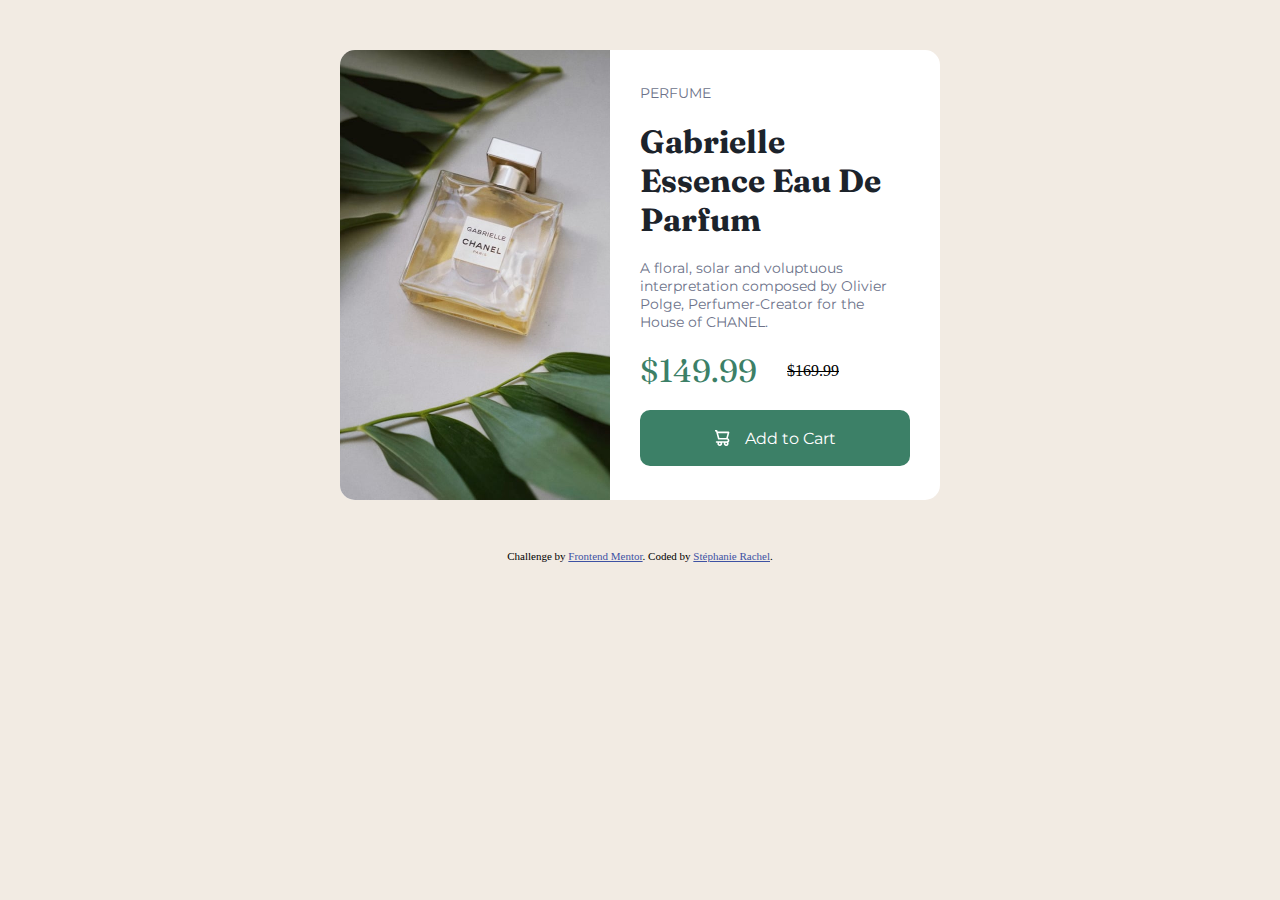
==== index.html @ 51c2ef06 "Finally, the responsibility is done" ====
<!DOCTYPE html>
<html lang="en">
<head>
  <meta charset="UTF-8">
  <meta name="viewport" content="width=device-width, initial-scale=1.0">
  <link rel="icon" type="image/png" sizes="32x32" href="./images/favicon-32x32.png">
  <title>Frontend Mentor | Product preview card component</title>
  <style>
    @import url('https://fonts.googleapis.com/css2?family=Fraunces:opsz,wght@9..144,700&family=Montserrat:wght@500;700&display=swap');
    
    *{
      margin: 0;
      padding: 0;
    }
    .attribution { font-size: 11px; text-align: center; }
    .attribution a { color: hsl(228, 45%, 44%); }
    body {
      background-color: hsl(30, 38%, 92%);
    }
    .main {
      background-color: white;
      margin: 50px auto;
      border-radius: 15px;
      width: 600px;
      height: 450px;
      display: flex;
      flex-direction: row;
    }
    .main-image {
      width: 50%;
      border-radius: 15px 0px 0px 15px;
      background-image: url('images/image-product-desktop.jpg');
      background-position: center center;
      background-size: cover;
    }
    .main-informations {
      width: 50%;
      padding: 30px;
      display: flex;
      flex-direction: column;
      gap: 20px;
      justify-content: center;
    }
    .main-informations-h1 {
      font-family: 'Fraunces', serif;
      color: hsl(212, 21%, 14%);
    }
    .main-informations-p {
      font-family: 'Montserrat', sans-serif;
      font-size: 0.9em;
      color: hsl(228, 12%, 48%);
    }
    .main-informations-price {
      display: flex;
      flex-direction: row;
      gap: 30px;
      align-items: center;
    }
    .main-informations-price1 {
      color: hsl(158, 36%, 37%);
      font-family: 'Fraunces', serif;
      font-size: 2em;
    }
    .main-informations-button {
      border: none;
      border-radius: 10px;
      font-family: 'Montserrat', sans-serif;
      background-color: hsl(158, 36%, 37%);
      color: white;
      display: flex;
      align-items: center;
      justify-content: center;
      height: 56px;
      gap: 15px;
    }
    .main-informations-button:hover {
      background-color: hsl(158, 42%, 22%);
    }

    @media (max-width:600px) {
      .main {
      background-color: white;
      margin: 50px auto;
      border-radius: 15px;
      width: 360px;
      height: fit-content;
      display: flex;
      flex-direction: column;
    }
    .main-image {
      width: 360px;
      height: 300px;
      border-radius: 15px 15px 0px 0px;
      background-image: url('images/image-product-desktop.jpg');
      background-position: center center;
      background-size: cover;
    }
    .main-informations {
      width: 80%;
      padding: 30px;
      display: flex;
      flex-direction: column;
      gap: 20px;
      justify-content: center;
    }
    }
  </style>
</head>
<body>

  <main class="main">
    <div class="main-image"></div>
    <div class="main-informations">
      <p class="main-informations-p">PERFUME</p>
      <h1 class="main-informations-h1">Gabrielle Essence Eau De Parfum</h1>
      <p class="main-informations-p">
        A floral, solar and voluptuous interpretation composed by Olivier Polge,
        Perfumer-Creator for the House of CHANEL.
      </p>
      <div class="main-informations-price">
        <p class="main-informations-price1">$149.99</p>
        <p class="main-informations-price2"><s>$169.99</s></p>
      </div>
      <div class="main-informations-button">
        <img src="images/icon-cart.svg" alt="cart icon">
        <p>Add to Cart</p>
      </div>
    </div>
  </main>
  
  <footer class="footer">
    <div class="attribution">
      Challenge by <a href="https://www.frontendmentor.io?ref=challenge" target="_blank">Frontend Mentor</a>.
      Coded by <a href="https://github.com/TeffyyyyRachel">Stéphanie Rachel</a>.
    </div>
  </footer>
</body>
</html>
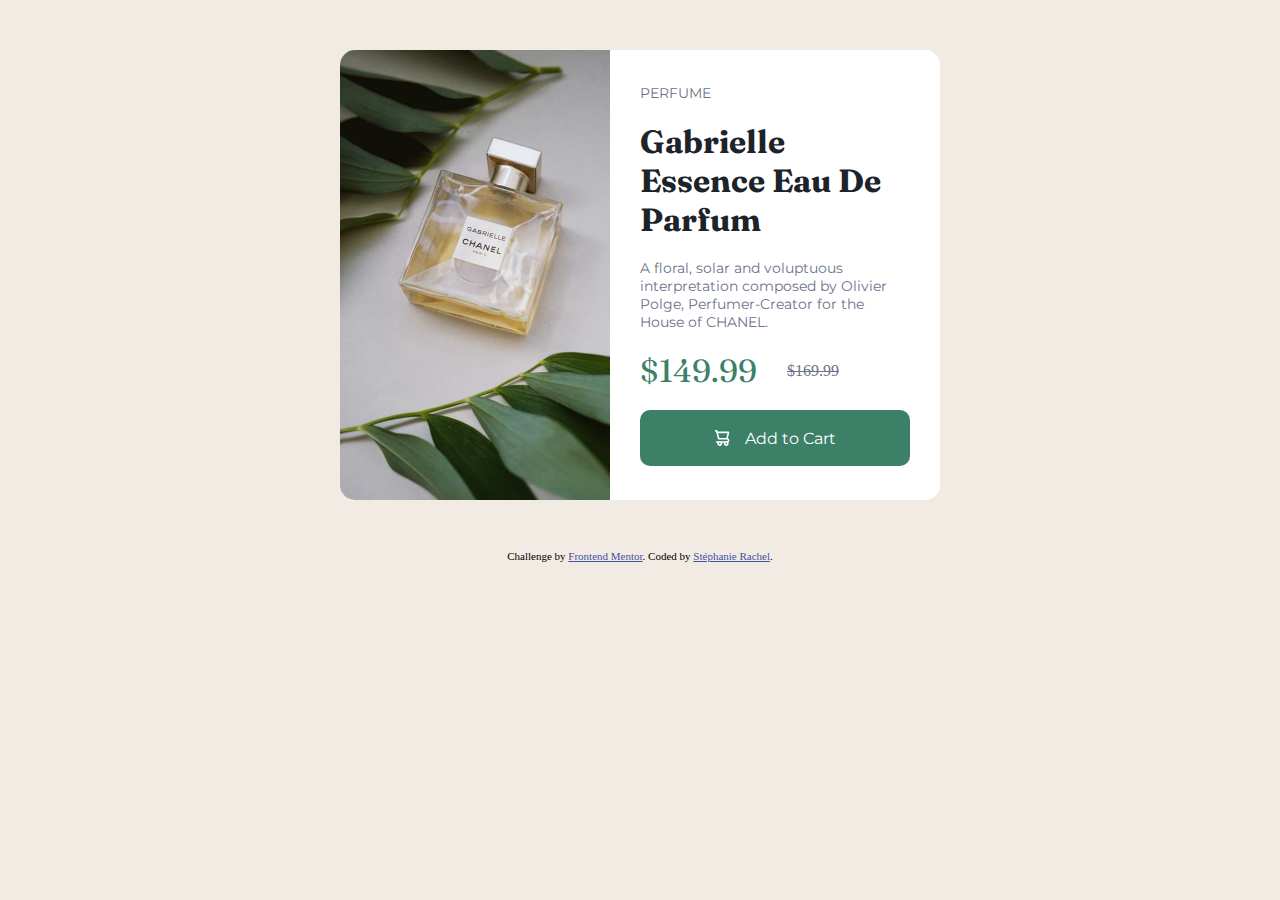
==== commit a9e610bb: "Update index.html" ====
--- a/index.html
+++ b/index.html
@@ -60,6 +60,9 @@
       color: hsl(158, 36%, 37%);
       font-family: 'Fraunces', serif;
       font-size: 2em;
+    }
+    .main-informations-price2 {
+      color: hsl(228, 12%, 48%);
     }
     .main-informations-button {
       border: none;
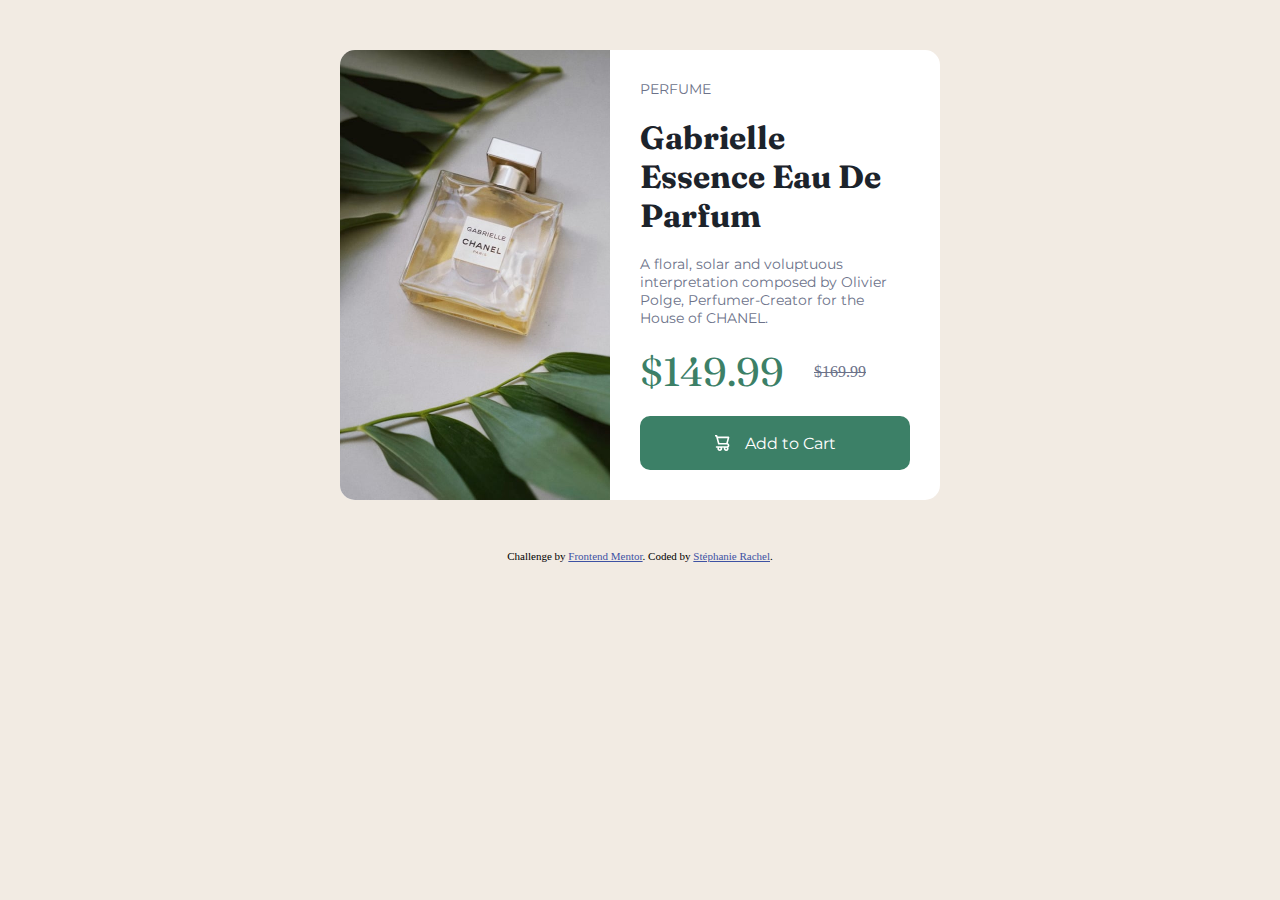
==== commit da7ce8a4: "Update index.html" ====
--- a/index.html
+++ b/index.html
@@ -59,7 +59,7 @@
     .main-informations-price1 {
       color: hsl(158, 36%, 37%);
       font-family: 'Fraunces', serif;
-      font-size: 2em;
+      font-size: 2.5em;
     }
     .main-informations-price2 {
       color: hsl(228, 12%, 48%);
@@ -85,7 +85,7 @@
       background-color: white;
       margin: 50px auto;
       border-radius: 15px;
-      width: 360px;
+      width: 340px;
       height: fit-content;
       display: flex;
       flex-direction: column;
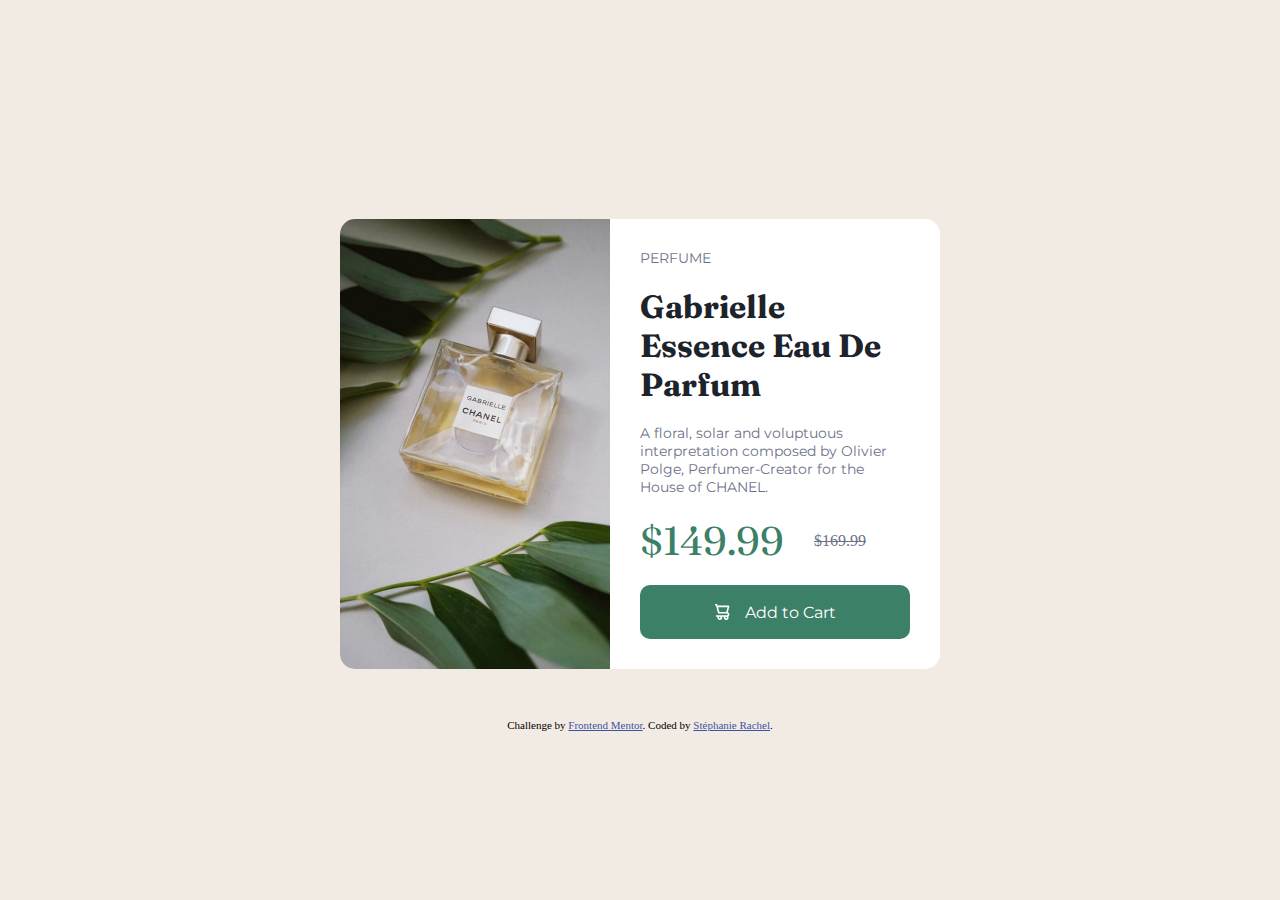
==== commit f26c53f3: "centering the elements" ====
--- a/index.html
+++ b/index.html
@@ -16,6 +16,9 @@
     .attribution a { color: hsl(228, 45%, 44%); }
     body {
       background-color: hsl(30, 38%, 92%);
+      min-height: 100vh;
+      display: grid;
+      place-content: center;
     }
     .main {
       background-color: white;
@@ -91,7 +94,7 @@
       flex-direction: column;
     }
     .main-image {
-      width: 360px;
+      width: 340px;
       height: 300px;
       border-radius: 15px 15px 0px 0px;
       background-image: url('images/image-product-desktop.jpg');
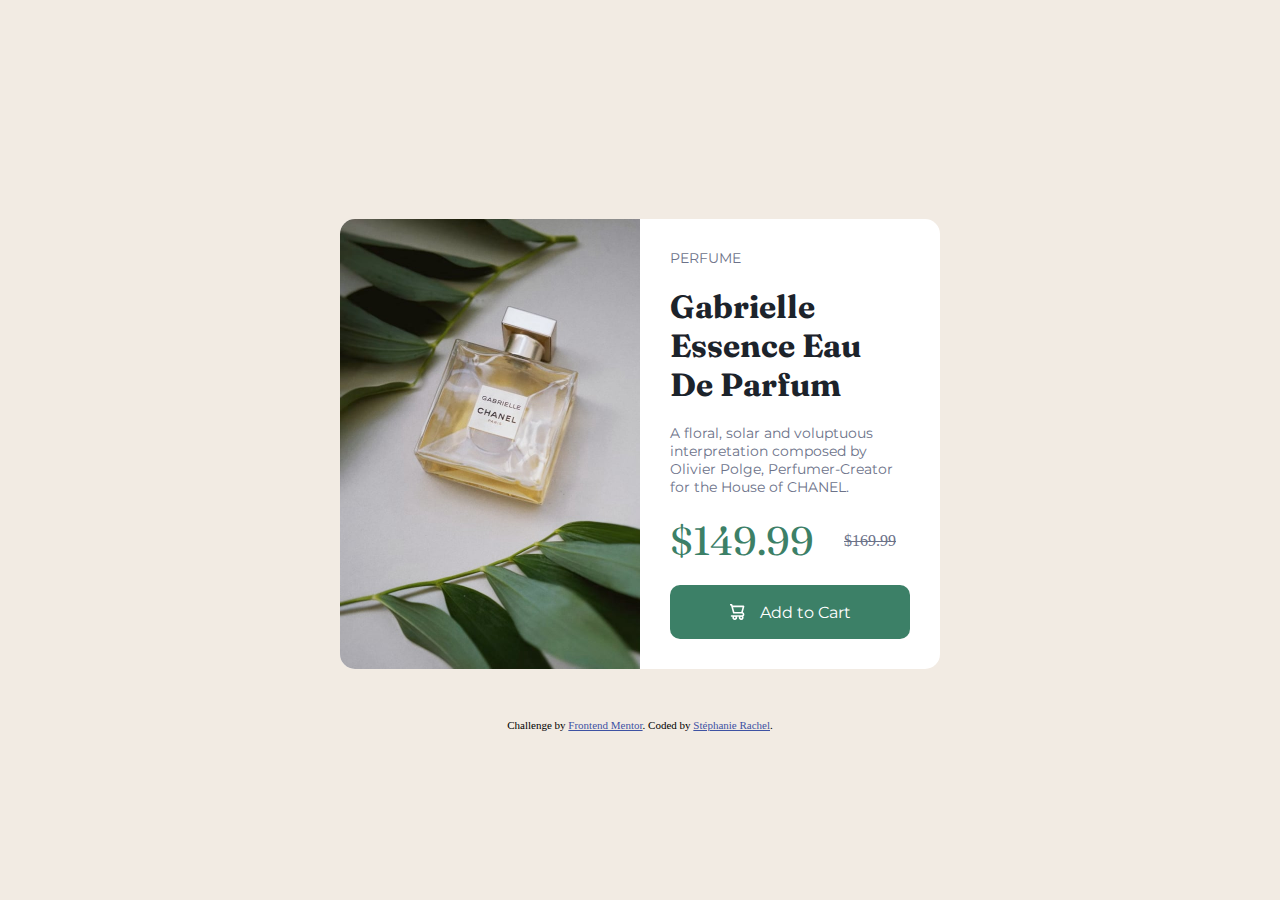
==== commit e2569a59: "change the background-image in div for picture tag" ====
--- a/index.html
+++ b/index.html
@@ -2,120 +2,19 @@
 <html lang="en">
 <head>
   <meta charset="UTF-8">
-  <meta name="viewport" content="width=device-width, initial-scale=1.0">
+  <meta name="viewport" content="width=device-width, initial-scale=1">
   <link rel="icon" type="image/png" sizes="32x32" href="./images/favicon-32x32.png">
+  <link rel="stylesheet" href="style.css">
   <title>Frontend Mentor | Product preview card component</title>
-  <style>
-    @import url('https://fonts.googleapis.com/css2?family=Fraunces:opsz,wght@9..144,700&family=Montserrat:wght@500;700&display=swap');
-    
-    *{
-      margin: 0;
-      padding: 0;
-    }
-    .attribution { font-size: 11px; text-align: center; }
-    .attribution a { color: hsl(228, 45%, 44%); }
-    body {
-      background-color: hsl(30, 38%, 92%);
-      min-height: 100vh;
-      display: grid;
-      place-content: center;
-    }
-    .main {
-      background-color: white;
-      margin: 50px auto;
-      border-radius: 15px;
-      width: 600px;
-      height: 450px;
-      display: flex;
-      flex-direction: row;
-    }
-    .main-image {
-      width: 50%;
-      border-radius: 15px 0px 0px 15px;
-      background-image: url('images/image-product-desktop.jpg');
-      background-position: center center;
-      background-size: cover;
-    }
-    .main-informations {
-      width: 50%;
-      padding: 30px;
-      display: flex;
-      flex-direction: column;
-      gap: 20px;
-      justify-content: center;
-    }
-    .main-informations-h1 {
-      font-family: 'Fraunces', serif;
-      color: hsl(212, 21%, 14%);
-    }
-    .main-informations-p {
-      font-family: 'Montserrat', sans-serif;
-      font-size: 0.9em;
-      color: hsl(228, 12%, 48%);
-    }
-    .main-informations-price {
-      display: flex;
-      flex-direction: row;
-      gap: 30px;
-      align-items: center;
-    }
-    .main-informations-price1 {
-      color: hsl(158, 36%, 37%);
-      font-family: 'Fraunces', serif;
-      font-size: 2.5em;
-    }
-    .main-informations-price2 {
-      color: hsl(228, 12%, 48%);
-    }
-    .main-informations-button {
-      border: none;
-      border-radius: 10px;
-      font-family: 'Montserrat', sans-serif;
-      background-color: hsl(158, 36%, 37%);
-      color: white;
-      display: flex;
-      align-items: center;
-      justify-content: center;
-      height: 56px;
-      gap: 15px;
-    }
-    .main-informations-button:hover {
-      background-color: hsl(158, 42%, 22%);
-    }
-
-    @media (max-width:600px) {
-      .main {
-      background-color: white;
-      margin: 50px auto;
-      border-radius: 15px;
-      width: 340px;
-      height: fit-content;
-      display: flex;
-      flex-direction: column;
-    }
-    .main-image {
-      width: 340px;
-      height: 300px;
-      border-radius: 15px 15px 0px 0px;
-      background-image: url('images/image-product-desktop.jpg');
-      background-position: center center;
-      background-size: cover;
-    }
-    .main-informations {
-      width: 80%;
-      padding: 30px;
-      display: flex;
-      flex-direction: column;
-      gap: 20px;
-      justify-content: center;
-    }
-    }
-  </style>
+  
 </head>
 <body>
 
   <main class="main">
-    <div class="main-image"></div>
+    <picture>
+      <source media="(max-width: 600px)" srcset="images/image-product-mobile.jpg" type="image/jpg">
+      <img class="main-image" src="images/image-product-desktop.jpg" alt="perfume Gabrielle Essence Eau De Parfum">
+    </picture>
     <div class="main-informations">
       <p class="main-informations-p">PERFUME</p>
       <h1 class="main-informations-h1">Gabrielle Essence Eau De Parfum</h1>
--- a/style.css
+++ b/style.css
@@ -0,0 +1,98 @@
+@import url('https://fonts.googleapis.com/css2?family=Fraunces:opsz,wght@9..144,700&family=Montserrat:wght@500;700&display=swap');
+
+*{
+    margin: 0;
+    padding: 0;
+}
+.attribution { font-size: 11px; text-align: center; }
+.attribution a { color: hsl(228, 45%, 44%); }
+body {
+    background-color: hsl(30, 38%, 92%);
+    min-height: 100vh;
+    display: grid;
+    place-content: center;
+}
+.main {
+    background-color: white;
+    margin: 50px auto;
+    border-radius: 15px;
+    width: 600px;
+    height: 450px;
+    display: flex;
+    flex-direction: row;
+}
+.main-image {
+    width: 300px;
+    border-radius: 15px 0px 0px 15px;
+}
+.main-informations {
+    width: 50%;
+    padding: 30px;
+    display: flex;
+    flex-direction: column;
+    gap: 20px;
+    justify-content: center;
+}
+.main-informations-h1 {
+    font-family: 'Fraunces', serif;
+    color: hsl(212, 21%, 14%);
+}
+.main-informations-p {
+    font-family: 'Montserrat', sans-serif;
+    font-size: 0.9em;
+    color: hsl(228, 12%, 48%);
+}
+.main-informations-price {
+    display: flex;
+    flex-direction: row;
+    gap: 30px;
+    align-items: center;
+}
+.main-informations-price1 {
+    color: hsl(158, 36%, 37%);
+    font-family: 'Fraunces', serif;
+    font-size: 2.5em;
+}
+.main-informations-price2 {
+    color: hsl(228, 12%, 48%);
+}
+.main-informations-button {
+    border: none;
+    border-radius: 10px;
+    font-family: 'Montserrat', sans-serif;
+    background-color: hsl(158, 36%, 37%);
+    color: white;
+    display: flex;
+    align-items: center;
+    justify-content: center;
+    height: 56px;
+    gap: 15px;
+}
+.main-informations-button:hover {
+    background-color: hsl(158, 42%, 22%);
+}
+
+@media (max-width:600px) {
+    .main {
+    background-color: white;
+    margin: 50px auto;
+    border-radius: 15px;
+    width: 340px;
+    height: fit-content;
+    display: flex;
+    flex-direction: column;
+}
+.main-image {
+    width: 340px;
+    height: 300px;
+    border-radius: 15px 15px 0px 0px;
+}
+.main-informations {
+    width: 80%;
+    padding: 30px;
+    display: flex;
+    flex-direction: column;
+    gap: 20px;
+    justify-content: center;
+}
+}